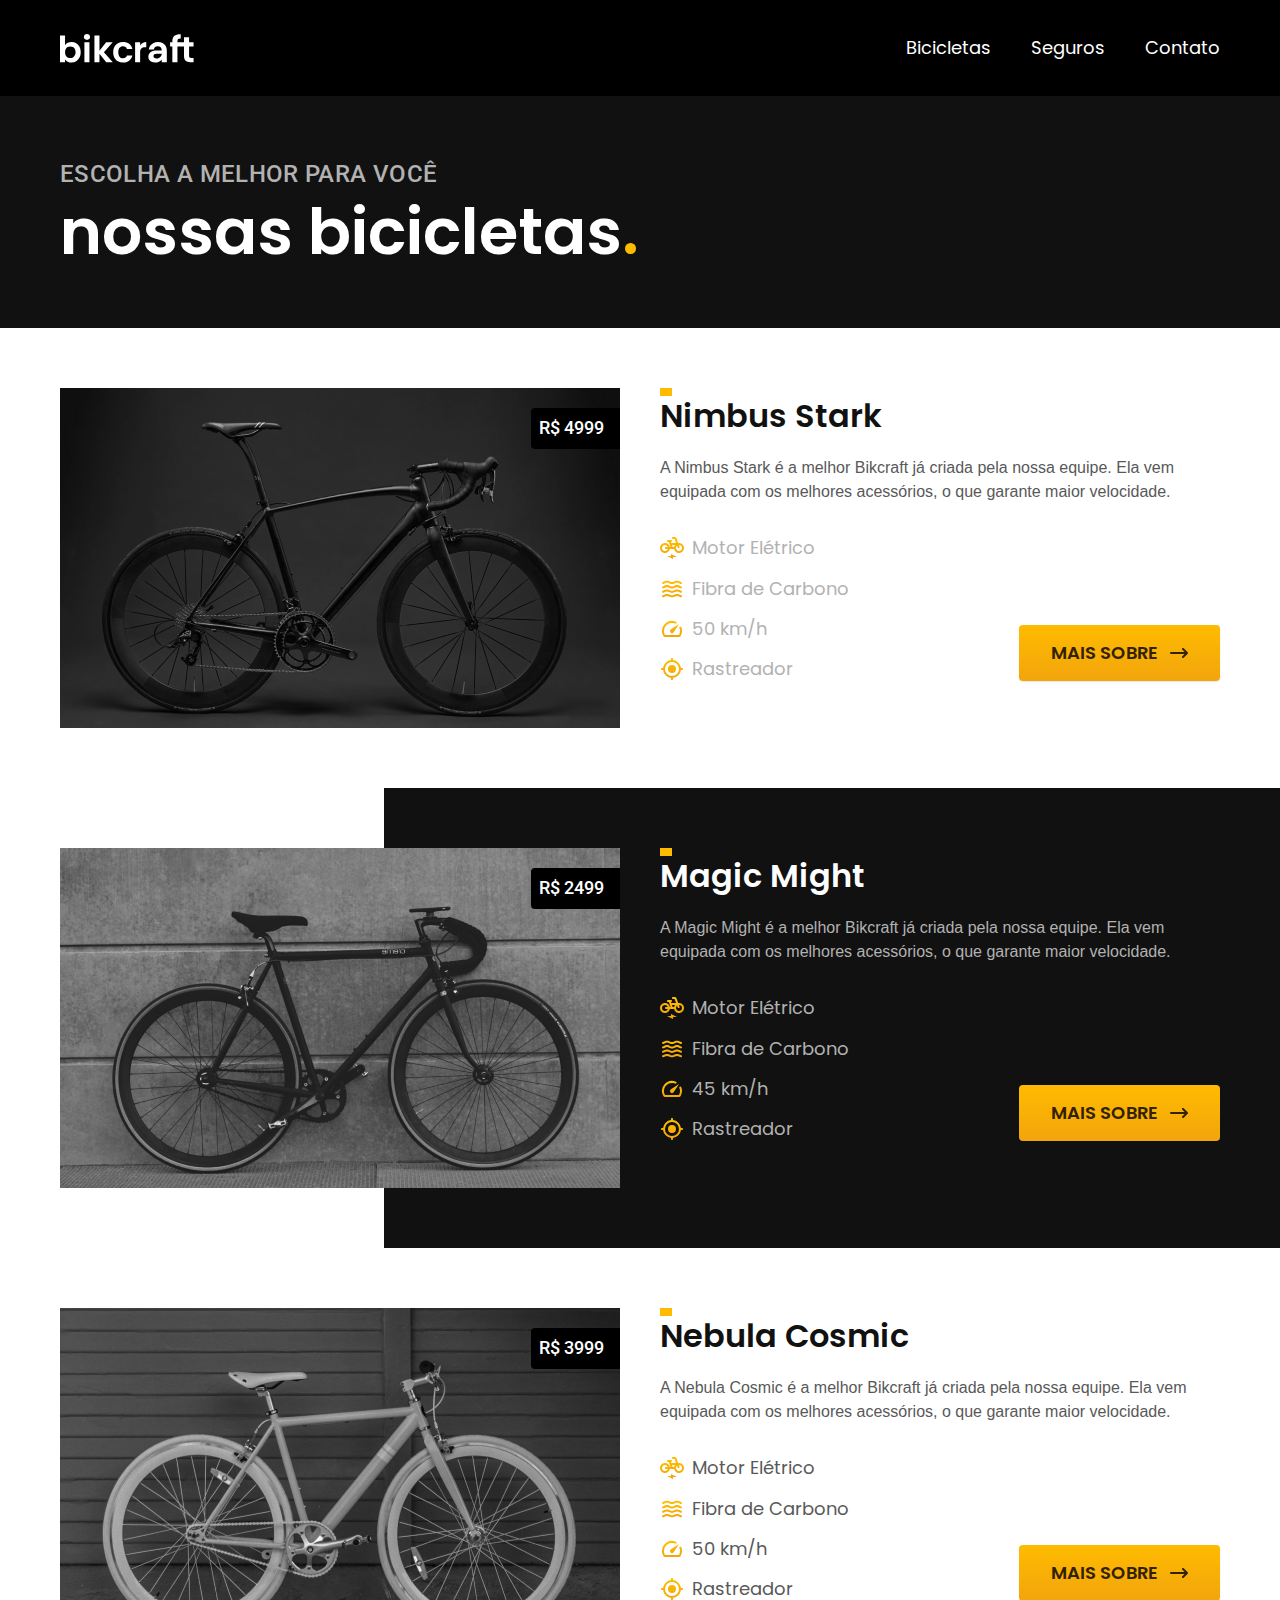
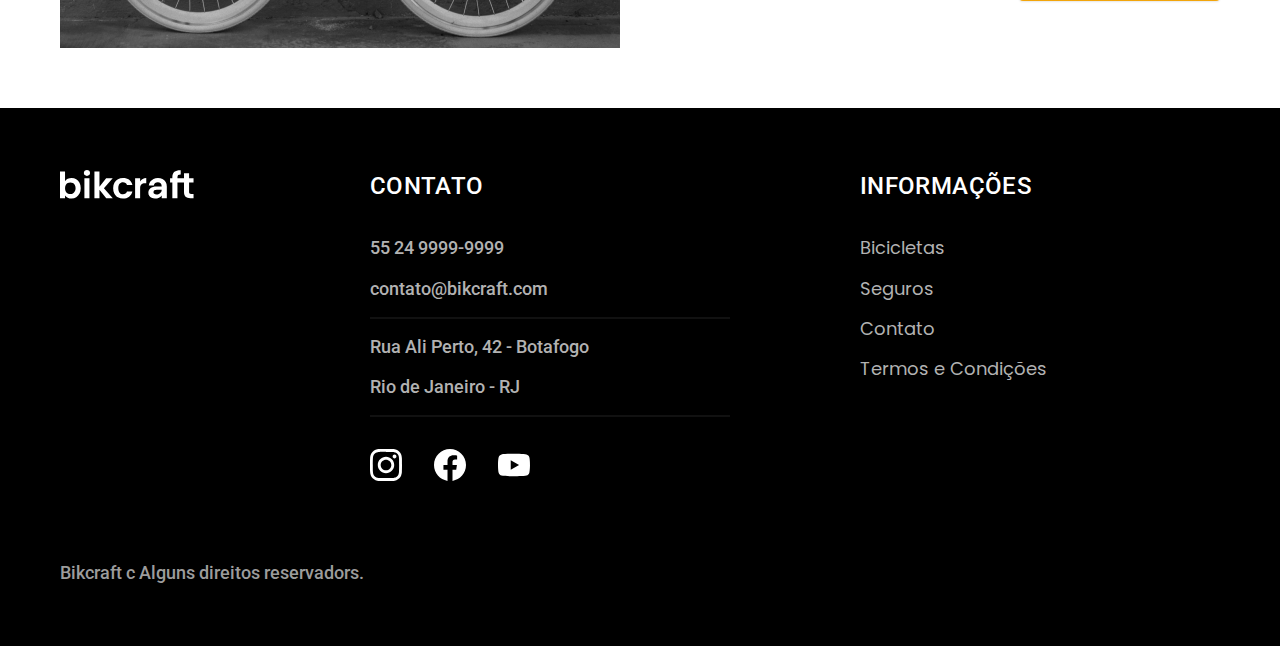
==== bicicletas.html @ 3275a8e3 "Pages -Termos e -Bicicletas finalizadas" ====
<!-- COMPONENTE DE BORDER PARA O IMG NÃO PEGOU NESSA PÁGINA, VERIFICAR DEPOIS/// conferir fontes depois tb-->

<!DOCTYPE html>
<html lang="pt-br">
<head>
  <meta charset="UTF-8">
  <meta http-equiv="X-UA-Compatible" content="IE=edge">
  <meta name="viewport" content="width=device-width, initial-scale=1.0">
  <title>Bicicletas | Bikcraft</title>
  <meta name="description" content="Bicicletas">
  <link rel="stylesheet" href="./css/style.css">
  <link rel="preconnect" href="https://fonts.googleapis.com"><link rel="preconnect" href="https://fonts.gstatic.com" crossorigin><link href="https://fonts.googleapis.com/css2?family=Merriweather:ital,wght@1,900&family=Poppins:wght@400;600&family=Roboto:wght@400;500&display=swap" rel="stylesheet">
</head>
<body id="bicicletas">
  <header class="header-bg">
    <div class="header container">
      <a href="./">
        <img src="./img/bikcraft.svg" alt="Bikcraft">
      </a>
    <nav aria-label="primaria"></nav>
      <ul class="header-menu font-1-m cor-0">
        <li><a href="./bicicletas.html">Bicicletas</a></li>
        <li><a href="./seguros.html">Seguros</a></li>
        <li><a href="./contato.html">Contato</a></li>
      </ul>
    </div>
  </header>
  <main>
    <div class="titulo-bg">
      <div class="titulo container">
        <p class="font-2-l-b cor-5">Escolha a melhor para você</p>
        <h1 class="font-1-xxl cor-0">nossas bicicletas<span class="cor-p1">.</span></h1>
      </div>
    </div>
      <div class="bicicletas container">
        <div class="bicicletas-imagem">
          <img src="./img/bicicletas/nimbus.jpg" alt="Bicicleta preta">
          <span class="font-2-m cor-0">R$ 4999</span>
        </div>
        <div class="bicicletas-conteudo">
          <h2 class="font-1-xl">Nimbus Stark</h2>
          <p class="font-2-s cor-8">A Nimbus Stark é a melhor Bikcraft já criada pela nossa equipe. Ela vem equipada com os melhores acessórios, o que garante maior velocidade.</p>
            <ul class="font-1-m cor-5">
              <li><img src="./img/icones/eletrica.svg" alt="">
              Motor Elétrico
              </li>
              <li><img src="./img/icones/carbono.svg" alt="">
              Fibra de Carbono
              </li>
              <li><img src="./img/icones/velocidade.svg" alt="">
              50 km/h
              </li>
              <li><img src="./img/icones/rastreador.svg" alt="">
              Rastreador
              </li>
            </ul>
            <a class="botao seta" href="./bicicletas/nimbus.html">Mais Sobre</a>
        </div>
      </div>
    <div class="bicicletas-bg"> 
      <div class="bicicletas container">
        <div class="bicicletas-imagem">
          <img src="./img/bicicletas/magic.jpg" alt="Bicicleta preta">
          <span class="font-2-m cor-0">R$ 2499</span>
        </div>
        <div class="bicicletas-conteudo">
          <h2 class="font-1-xl cor-0">Magic Might</h2>
          <p class="font-2-s cor-5">A Magic Might é a melhor Bikcraft já criada pela nossa equipe. Ela vem equipada com os melhores acessórios, o que garante maior velocidade.</p>
            <ul class="font-1-m cor-5">
              <li><img src="./img/icones/eletrica.svg" alt="">
              Motor Elétrico
              </li>
              <li><img src="./img/icones/carbono.svg" alt="">
              Fibra de Carbono
              </li>
              <li><img src="./img/icones/velocidade.svg" alt="">
              45 km/h
              </li>
              <li><img src="./img/icones/rastreador.svg" alt="">
              Rastreador
              </li>
            </ul>
            <a class="botao seta" href="./bicicletas/magic.html">Mais Sobre</a>
        </div>
      </div>
    </div>
      <div class="bicicletas container">
        <div class="bicicletas-imagem">
          <img src="./img/bicicletas/nebula.jpg" alt="Bicicleta preta">
          <span class="font-2-m cor-0">R$ 3999</span>
        </div>
        <div class="bicicletas-conteudo">
          <h2 class="font-1-xl">Nebula Cosmic</h2>
          <p class="font-2-s cor-8">A Nebula Cosmic é a melhor Bikcraft já criada pela nossa equipe. Ela vem equipada com os melhores acessórios, o que garante maior velocidade.</p>
            <ul class="font-1-m cor-8">
              <li><img src="./img/icones/eletrica.svg" alt="">
              Motor Elétrico
              </li>
              <li><img src="./img/icones/carbono.svg" alt="">
              Fibra de Carbono
              </li>
              <li><img src="./img/icones/velocidade.svg" alt="">
              50 km/h
              </li>
              <li><img src="./img/icones/rastreador.svg" alt="">
              Rastreador
              </li>
            </ul>
            <a class="botao seta" href="./bicicletas/nebula.html">Mais Sobre</a>        </div>
      </div>
  </main>





  <footer class="footer-bg">
    <div class="footer container">
      <img src="./img/bikcraft.svg" alt="Bikcraft">
      <div class="footer-contato">
        <h3 class="font-2-l-b cor-0">Contato</h3>
        <ul class="font-2-m cor-5">
          <li><a href="tel:+552499999999">55 24 9999-9999</a></li>
          <li><a href="mailto:contato@bikcraft.com">contato@bikcraft.com</a></li>
          <li>Rua Ali Perto, 42 - Botafogo</li>
          <li>Rio de Janeiro - RJ</li>
        </ul>
        <div class="footer-redes">
          <a href="./"><img src="./img/redes/instagram.svg" alt="Instagram"></a>
          <a href="./"> <img src="./img/redes/facebook.svg" alt="Facebook"></a>         
          <a href="./"><img src="./img/redes/youtube.svg" alt="Youtube"></a>
        </div>
      </div>
      <div class="footer-informacoes">
        <h3 class="font-2-l-b cor-0">Informações</h3>
        <nav>
          <ul class="font-1-m cor-5">
            <li><a href="./bicicletas.html">Bicicletas</a></li>
            <li><a href="./seguros.html">Seguros</a></li>
            <li><a href="./contato.html">Contato</a></li>
            <li><a href="./termos.html">Termos e Condições</a></li>
          </ul>
        </nav>
      </div>
      <p class="footer-copy font-2-m cor-6">Bikcraft c Alguns direitos reservadors.</p>
    </div>
  </footer>
</body>
</html>
---- css/style.css ----
@import "./global/global.css";
@import "./utilidades/tipografia.css";
@import "./utilidades/cores.css";

@import "./global/header.css";
@import "./global/footer.css";
  
/* Utilidades */
@import "./utilidades/componentes.css";


/* Home */
@import "./home/introducao.css";
@import "./home/tecnologia.css";
@import "./home/parceiros.css";
@import "./home/depoimento.css";

/* Bicicletas */
@import "./bicicletas.css/bicicletas-lista.css";
@import "./bicicletas.css/bicicletas.css";

/* Seguros */
@import "./seguros/seguros.css";

/* Termos */
@import "./termos/termos.css";
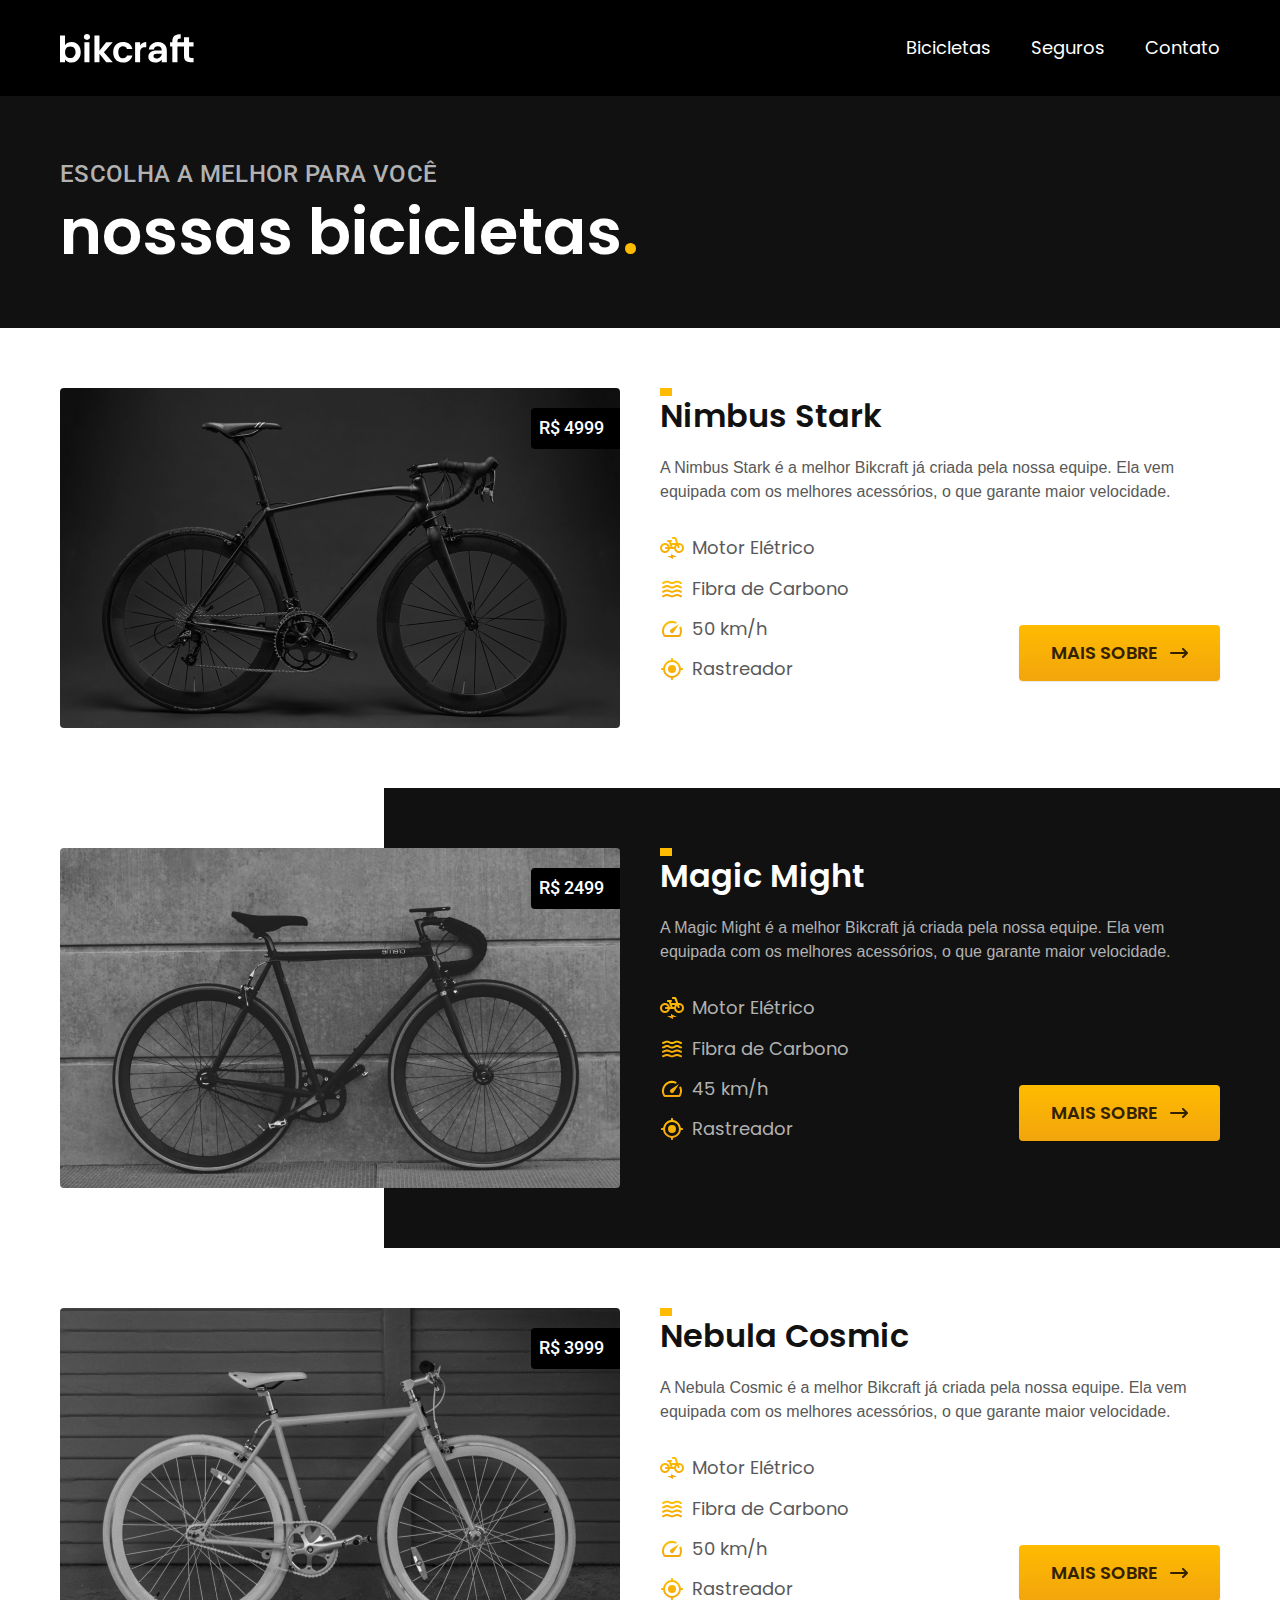
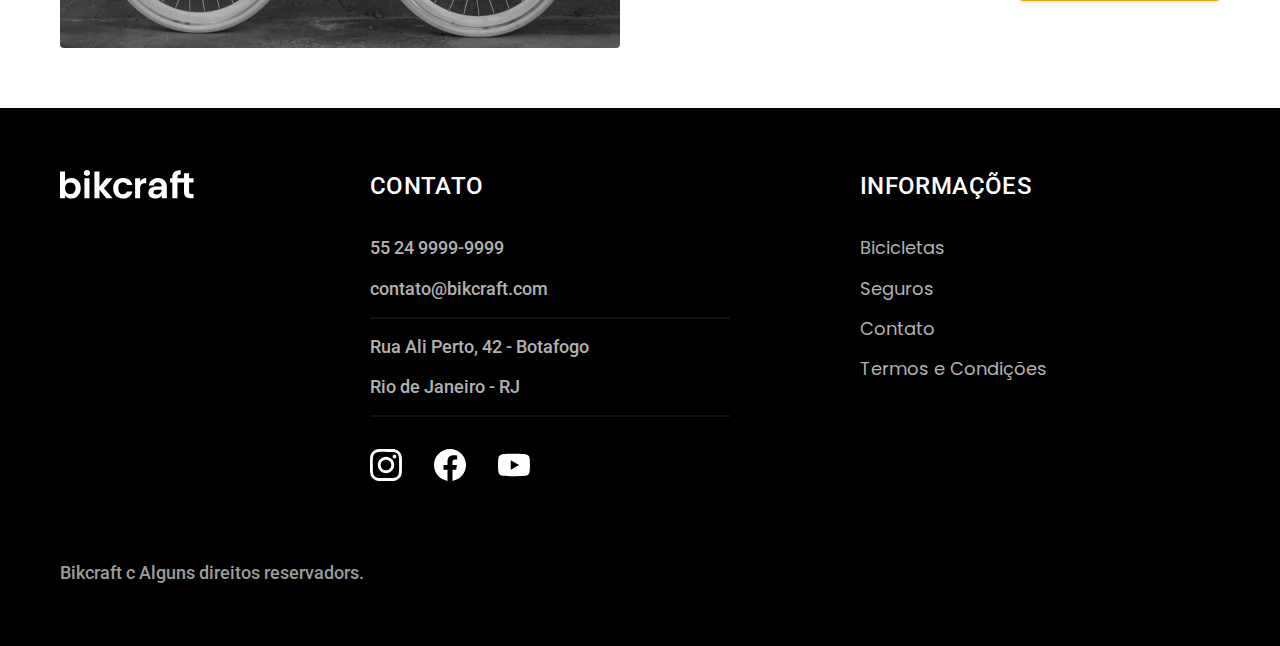
==== commit b0eac2f6: "Pages de -Seguros e -Contato finalizada // -Orcamento iniciada" ====
--- a/bicicletas.html
+++ b/bicicletas.html
@@ -40,7 +40,7 @@
         <div class="bicicletas-conteudo">
           <h2 class="font-1-xl">Nimbus Stark</h2>
           <p class="font-2-s cor-8">A Nimbus Stark é a melhor Bikcraft já criada pela nossa equipe. Ela vem equipada com os melhores acessórios, o que garante maior velocidade.</p>
-            <ul class="font-1-m cor-5">
+            <ul class="font-1-m cor-8">
               <li><img src="./img/icones/eletrica.svg" alt="">
               Motor Elétrico
               </li>
--- a/css/style.css
+++ b/css/style.css
@@ -7,6 +7,7 @@
   
 /* Utilidades */
 @import "./utilidades/componentes.css";
+@import "./utilidades/formulario.css";
 
 
 /* Home */
@@ -19,8 +20,22 @@
 @import "./bicicletas.css/bicicletas-lista.css";
 @import "./bicicletas.css/bicicletas.css";
 
+/* Bicicleta */
+@import "./bicicleta/bicicleta.css";
+@import "./bicicleta/seguro.css";
+
 /* Seguros */
 @import "./seguros/seguros.css";
+@import "./seguros/vantagens.css";
+@import "./seguros/perguntas.css";
+
+/* Contato */
+@import "./contato/contato.css";
+@import "./contato/lojas.css";
+
+/* Orçamento */
+@import "./orcamento/orcamento.css";
+
 
 /* Termos */
 @import "./termos/termos.css";
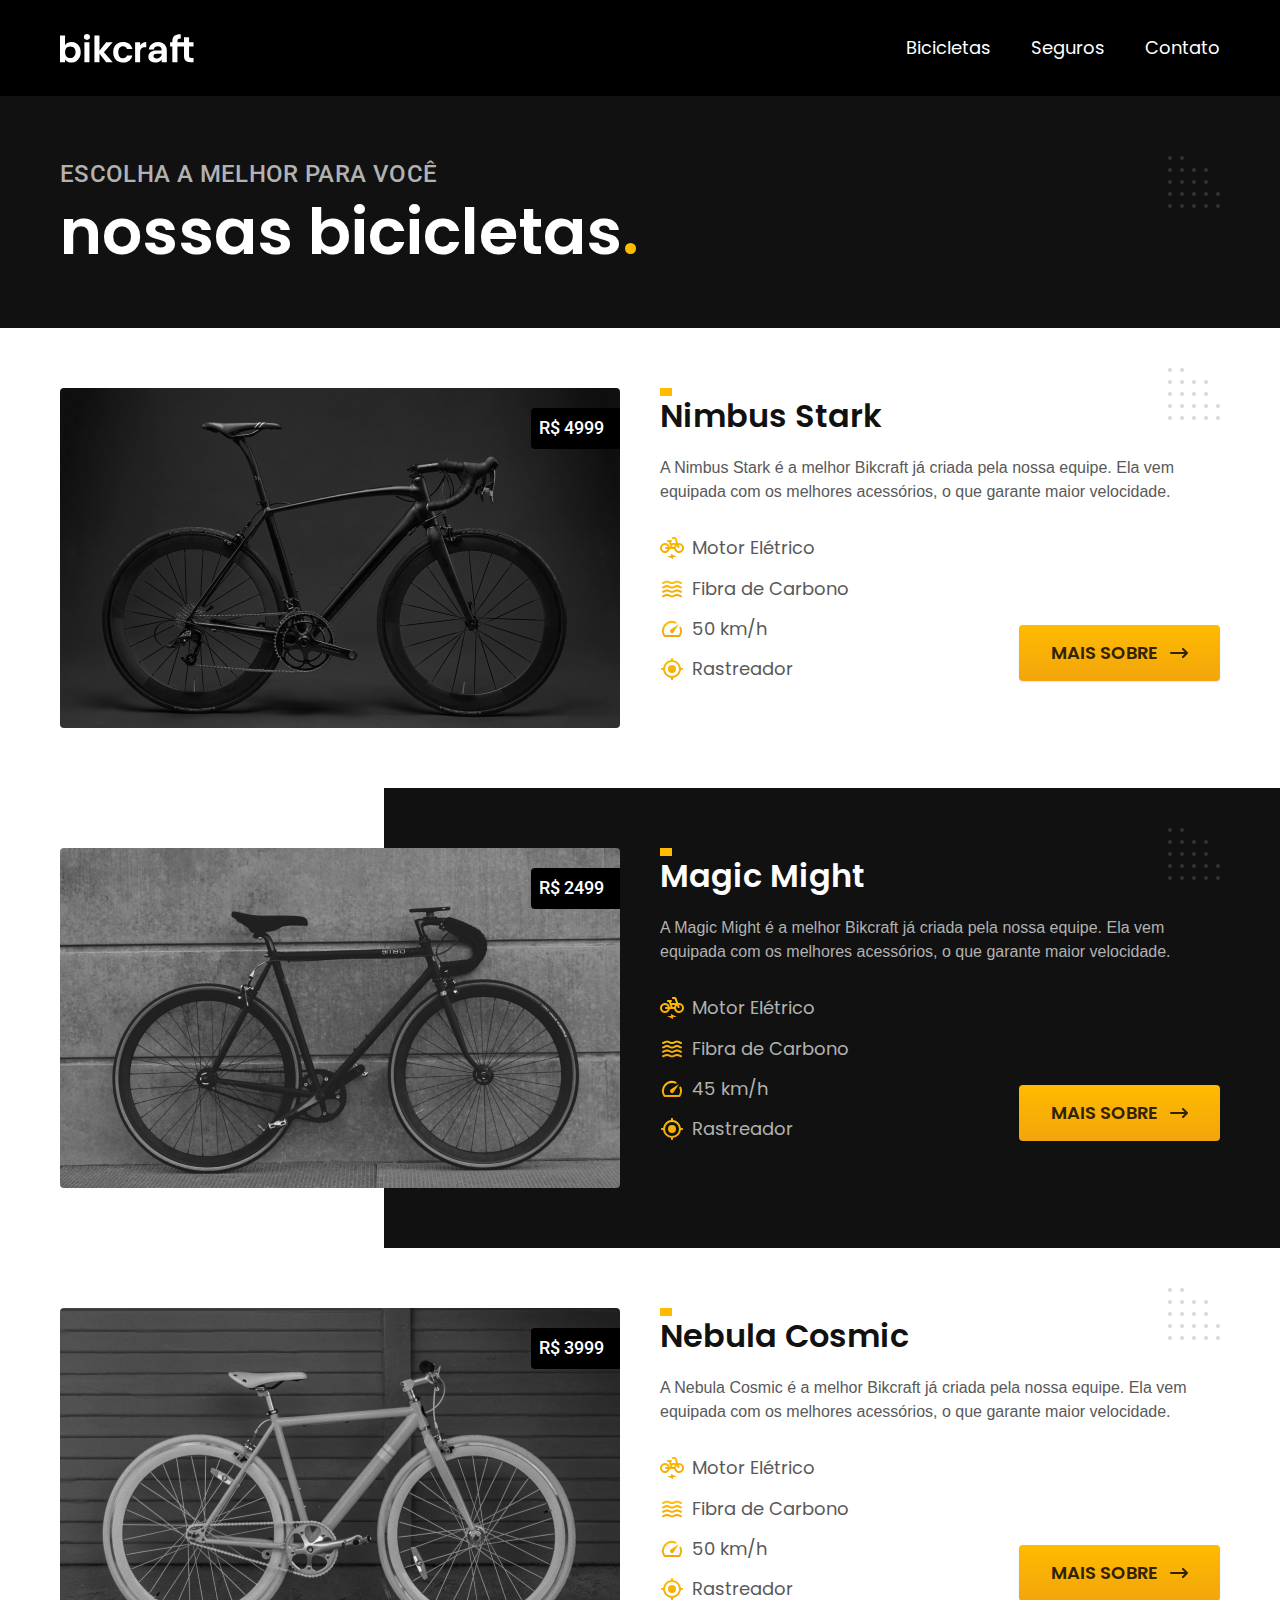
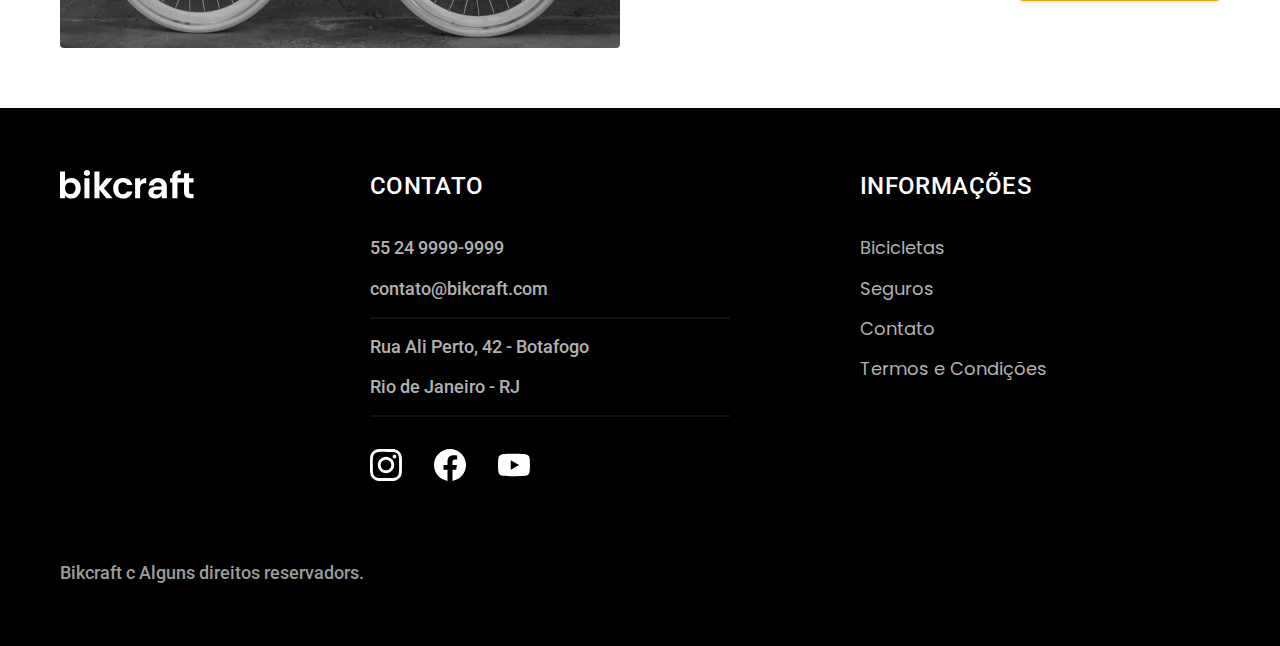
==== commit 472ac62d: "Otimizações-1" ====
--- a/bicicletas.html
+++ b/bicicletas.html
@@ -8,6 +8,7 @@
   <meta name="viewport" content="width=device-width, initial-scale=1.0">
   <title>Bicicletas | Bikcraft</title>
   <meta name="description" content="Bicicletas">
+  <link rel="preload" href="./css/style.css" as="style">
   <link rel="stylesheet" href="./css/style.css">
   <link rel="preconnect" href="https://fonts.googleapis.com"><link rel="preconnect" href="https://fonts.gstatic.com" crossorigin><link href="https://fonts.googleapis.com/css2?family=Merriweather:ital,wght@1,900&family=Poppins:wght@400;600&family=Roboto:wght@400;500&display=swap" rel="stylesheet">
 </head>
